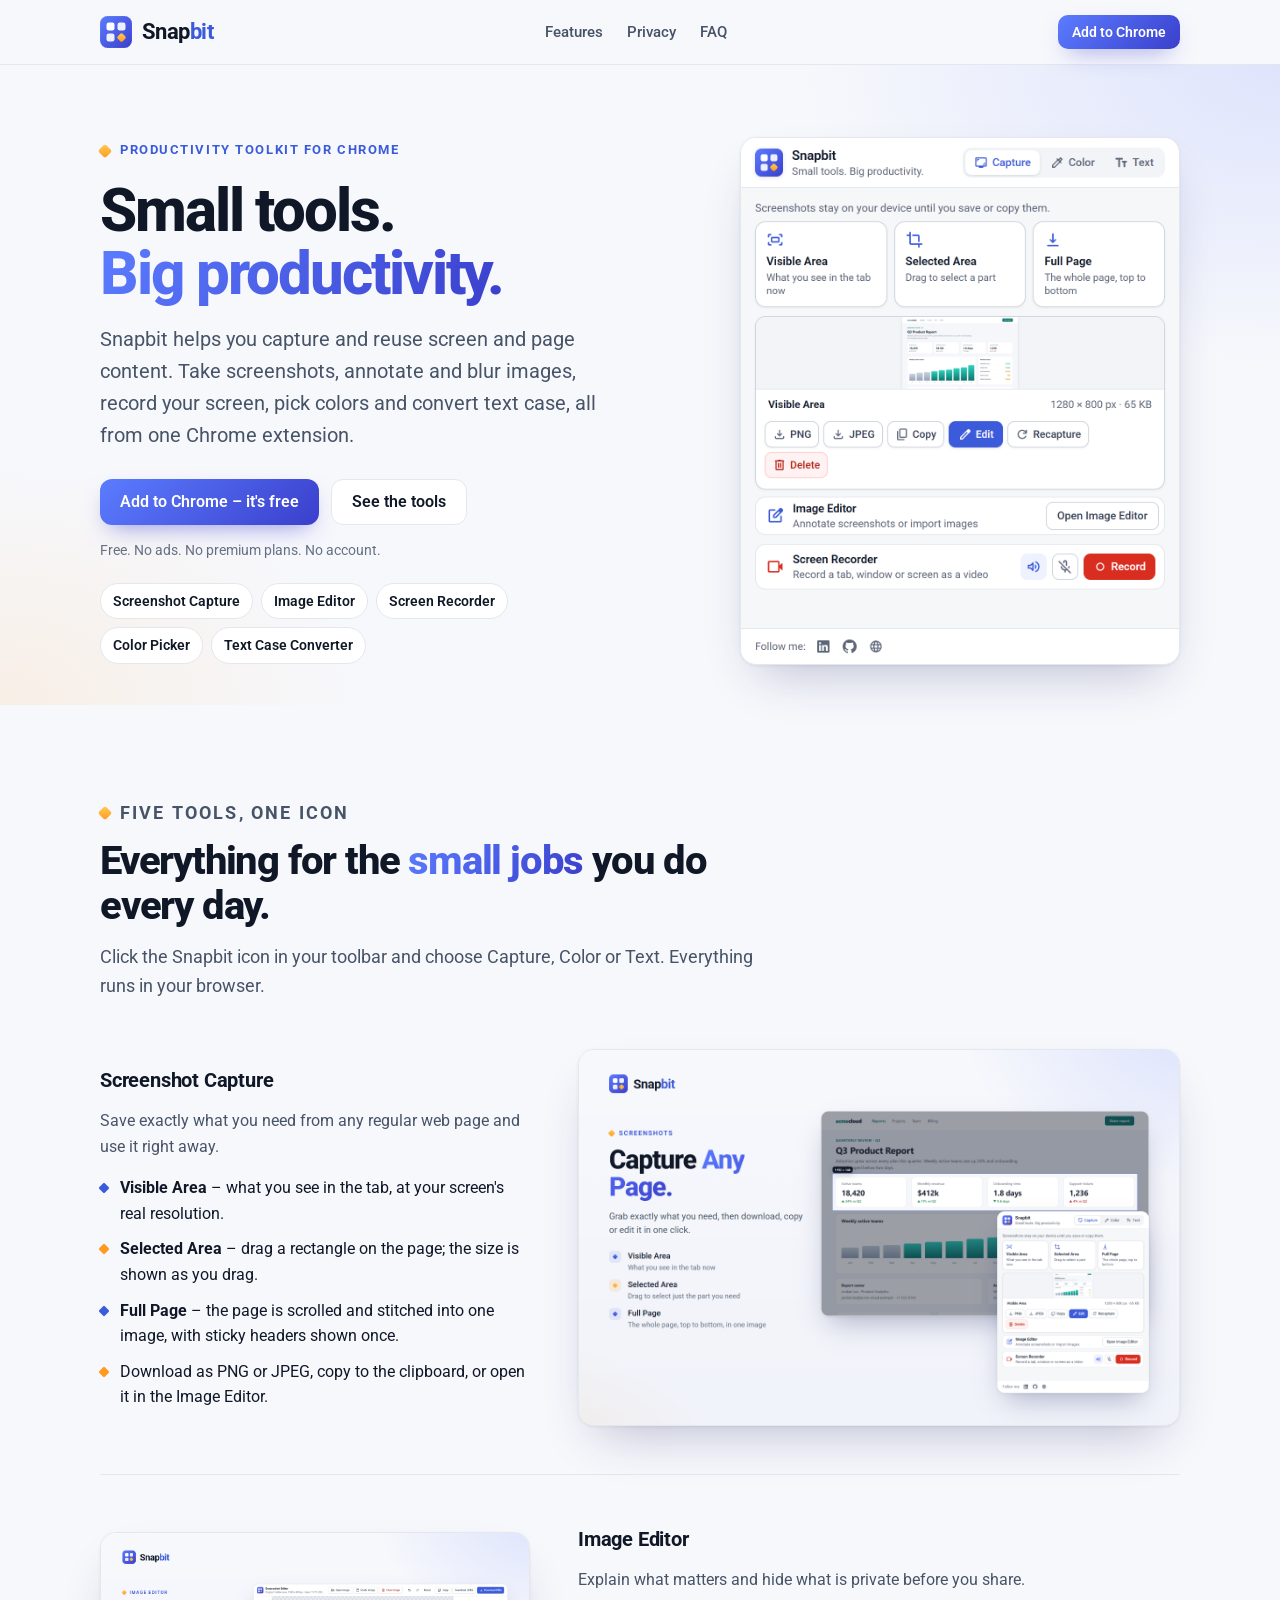
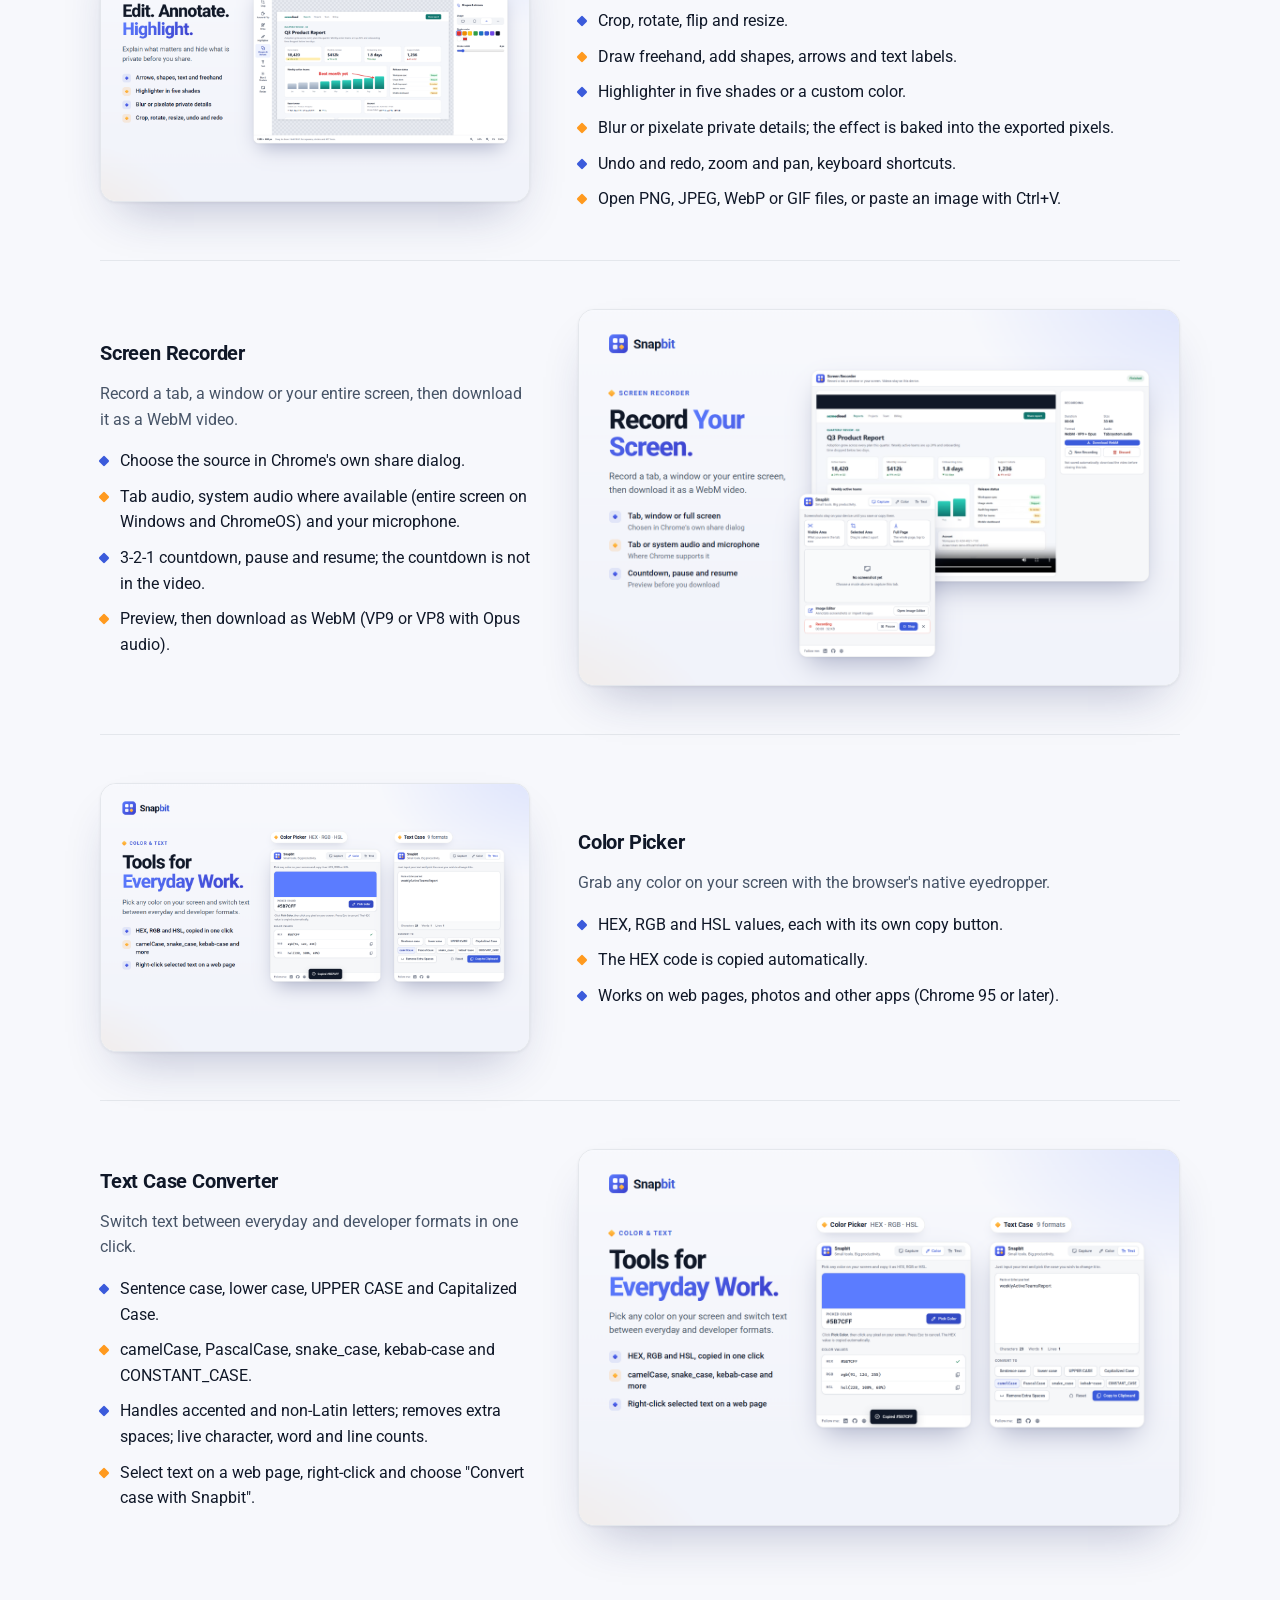
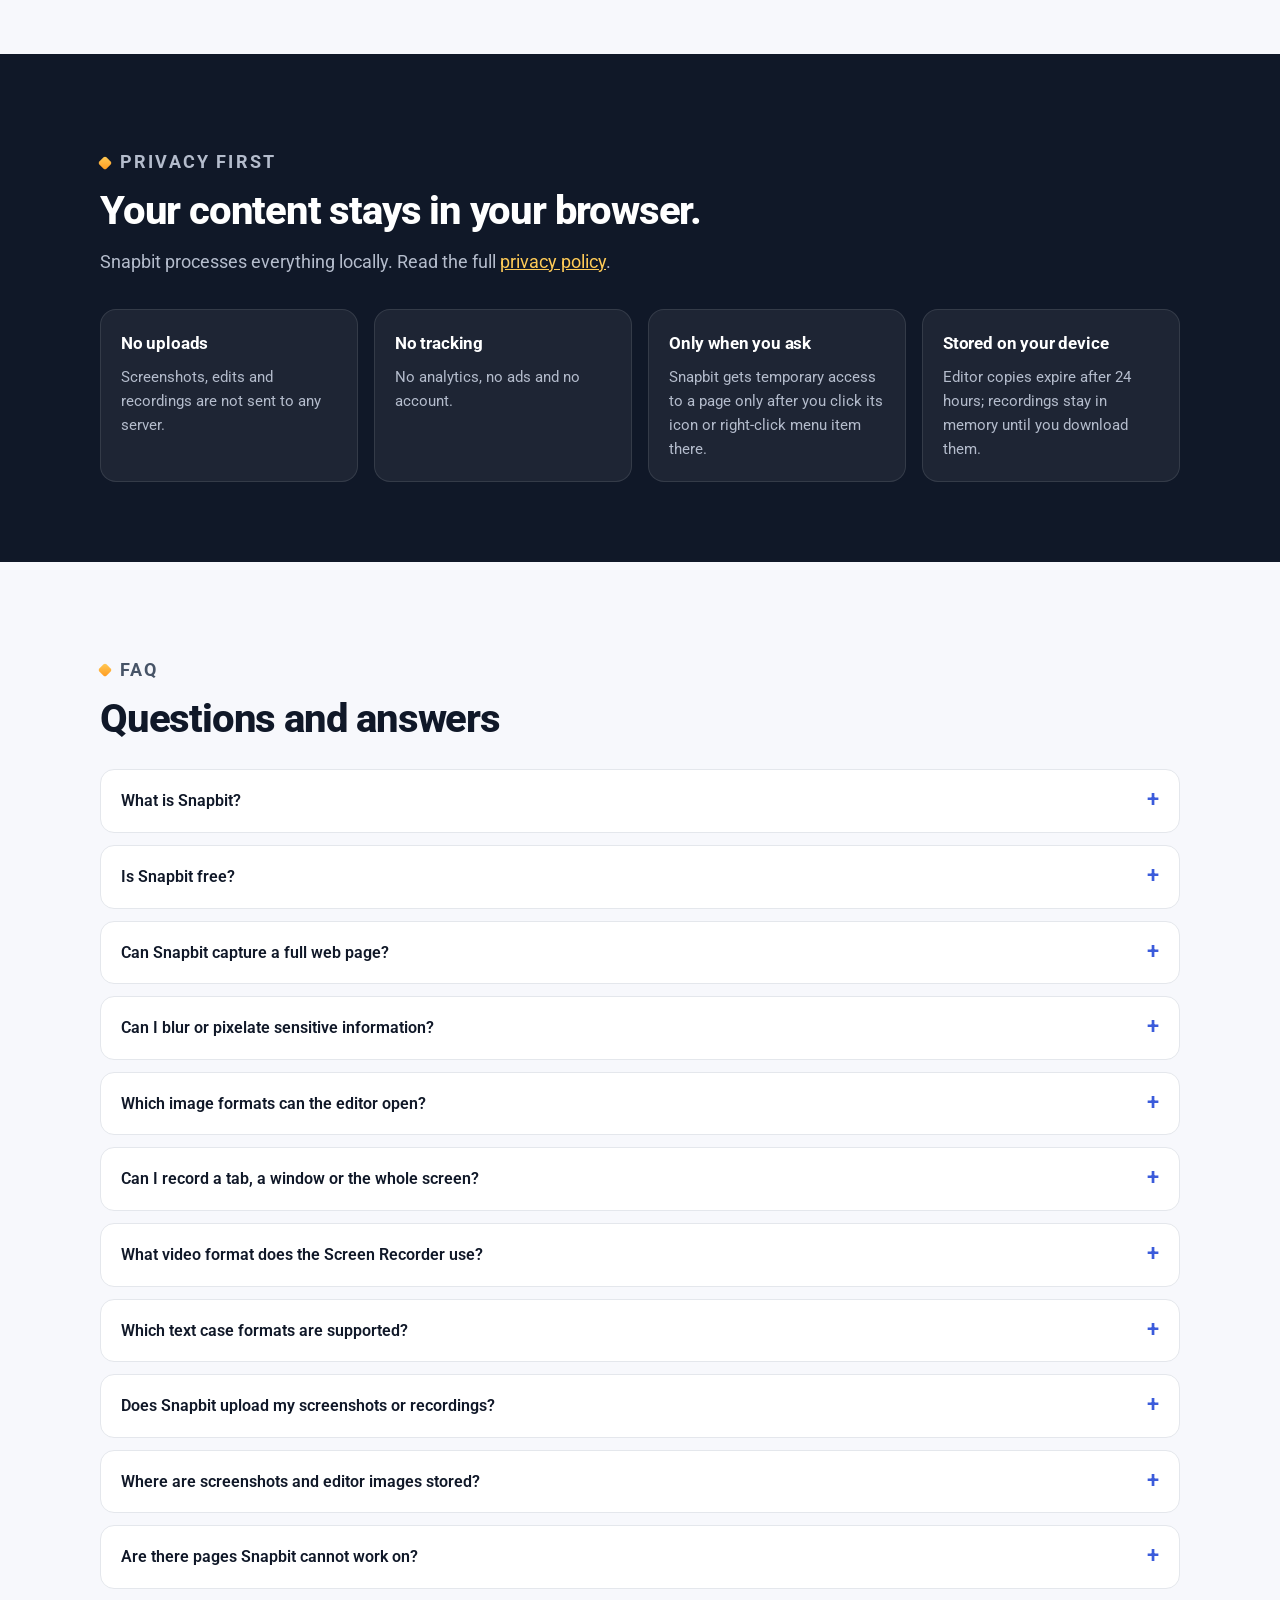
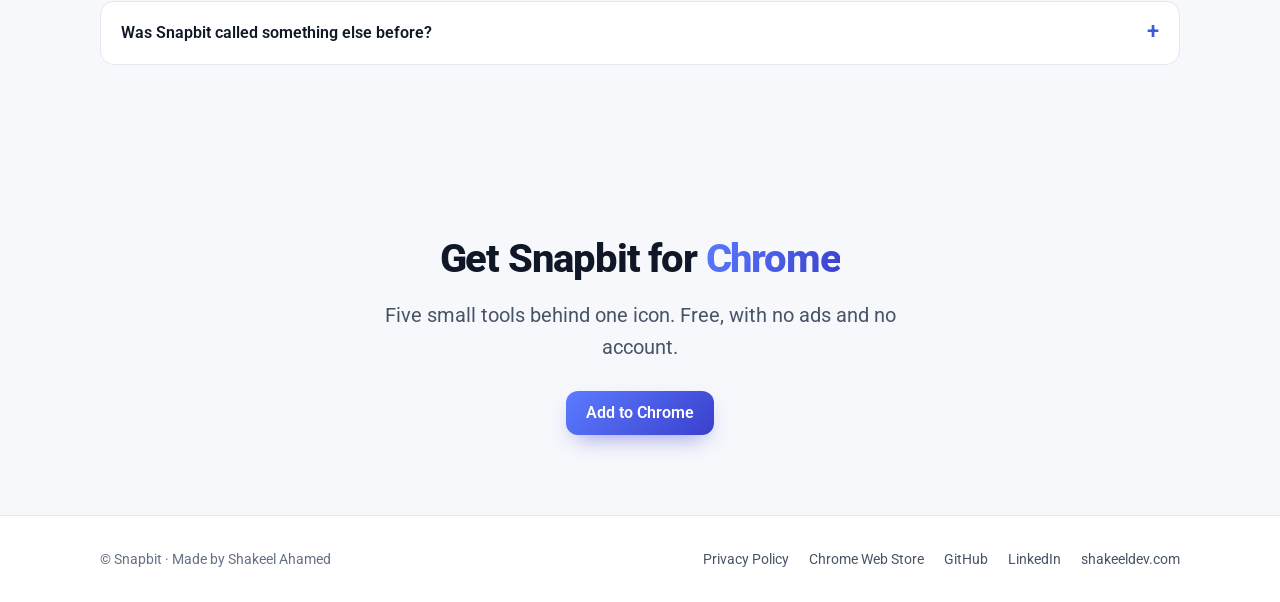
==== index.html @ e34b0598 "Snapbit website: product page and privacy policy Static GitHub Pages site for the Snapbit Chrome ext" ====
<!doctype html>
<html lang="en">
<head>
<meta charset="utf-8">
<meta name="viewport" content="width=device-width, initial-scale=1">
<title>Snapbit – Screenshot, Screen Recorder &amp; Color Picker for Chrome</title>
<meta name="description" content="Snapbit is a free Chrome extension to take full-page screenshots, annotate and blur images, record your screen, pick colors and convert text case. No ads, no account.">
<link rel="canonical" href="https://sakmbd.github.io/snapbit-site/">
<link rel="icon" href="favicon.svg" type="image/svg+xml">
<link rel="icon" href="favicon-32.png" sizes="32x32" type="image/png">
<link rel="apple-touch-icon" href="apple-touch-icon.png">
<meta name="theme-color" content="#3b5bdb">
<meta property="og:type" content="website">
<meta property="og:site_name" content="Snapbit">
<meta property="og:title" content="Snapbit – Small tools. Big productivity.">
<meta property="og:description" content="Screenshots, an image editor, a screen recorder, a color picker and a text case converter in one free Chrome extension.">
<meta property="og:url" content="https://sakmbd.github.io/snapbit-site/">
<meta property="og:image" content="https://sakmbd.github.io/snapbit-site/assets/img/01-snapbit-overview.png">
<meta property="og:image:width" content="1280">
<meta property="og:image:height" content="800">
<meta property="og:image:alt" content="Snapbit popup showing the Capture, Color and Text tools">
<meta name="twitter:card" content="summary_large_image">
<link rel="preload" href="assets/fonts/roboto-latin.woff2" as="font" type="font/woff2" crossorigin>
<link rel="stylesheet" href="assets/site.css">
<script type="application/ld+json">
{
  "@context": "https://schema.org",
  "@type": "SoftwareApplication",
  "name": "Snapbit",
  "description": "A free Chrome extension that helps you capture and reuse screen and page content: screenshots, an image editor, a screen recorder, a color picker and a text case converter.",
  "applicationCategory": "BrowserApplication",
  "operatingSystem": "Chrome",
  "softwareVersion": "1.2.0",
  "url": "https://sakmbd.github.io/snapbit-site/",
  "downloadUrl": "https://chromewebstore.google.com/detail/convert-2-case/jkehbmbghegdemomfhkcbdddpibnjppe",
  "image": "https://sakmbd.github.io/snapbit-site/assets/img/01-snapbit-overview.png",
  "offers": { "@type": "Offer", "price": "0", "priceCurrency": "USD" },
  "author": { "@type": "Person", "name": "Shakeel Ahamed", "url": "https://shakeeldev.com/", "sameAs": ["https://github.com/sakmbd", "https://www.linkedin.com/in/sakmbd/"] }
}
</script>
</head>
<body>
<a class="skip" href="#main">Skip to content</a>

<header class="site-header">
  <div class="wrap">
    <a class="brand" href="./" aria-label="Snapbit home">
      <img src="assets/img/snapbit-mark.svg" alt="" width="32" height="32">
      <span class="wordmark">Snap<span>bit</span></span>
    </a>
    <nav class="nav" aria-label="Main">
      <a href="#features">Features</a>
      <a href="#privacy">Privacy</a>
      <a href="#faq">FAQ</a>
    </nav>
    <a class="btn btn-primary btn-small" href="https://chromewebstore.google.com/detail/convert-2-case/jkehbmbghegdemomfhkcbdddpibnjppe" rel="noopener">Add to Chrome</a>
  </div>
</header>

<main id="main">
  <section class="hero" aria-labelledby="hero-title">
    <div class="wrap hero-grid">
      <div>
      <p class="eyebrow"><span class="spark" aria-hidden="true"></span>Productivity Toolkit for Chrome</p>
      <h1 id="hero-title">Small tools.<br><em>Big productivity.</em></h1>
      <p class="lead">Snapbit helps you capture and reuse screen and page content. Take screenshots, annotate and blur images, record your screen, pick colors and convert text case, all from one Chrome extension.</p>
      <div class="cta-row">
        <a class="btn btn-primary" href="https://chromewebstore.google.com/detail/convert-2-case/jkehbmbghegdemomfhkcbdddpibnjppe" rel="noopener">Add to Chrome – it's free</a>
        <a class="btn btn-ghost" href="#features">See the tools</a>
      </div>
      <p class="note">Free. No ads. No premium plans. No account.</p>
      <ul class="chips" aria-label="Included tools">
        <li>Screenshot Capture</li><li>Image Editor</li><li>Screen Recorder</li><li>Color Picker</li><li>Text Case Converter</li>
      </ul>
      </div>
      <div class="hero-shot">
        <img src="assets/img/popup-capture.png" width="1000" height="1200" fetchpriority="high" alt="The Snapbit popup: Capture, Color and Text tools, the three screenshot modes, a captured page with PNG, JPEG, Copy and Edit actions, and the Screen Recorder">
      </div>
    </div>
  </section>

  <section id="features" aria-labelledby="features-title">
    <div class="wrap">
      <div class="section-head">
        <p class="eyebrow"><span class="spark" aria-hidden="true"></span>Five tools, one icon</p>
        <h2 id="features-title">Everything for the <em>small jobs</em> you do every day.</h2>
        <p>Click the Snapbit icon in your toolbar and choose Capture, Color or Text. Everything runs in your browser.</p>
      </div>

      <article class="feature" id="screenshot-capture">
        <div class="copy">
          <h3>Screenshot Capture</h3>
          <p>Save exactly what you need from any regular web page and use it right away.</p>
          <ul>
            <li><span><strong>Visible Area</strong> – what you see in the tab, at your screen's real resolution.</span></li>
            <li><span><strong>Selected Area</strong> – drag a rectangle on the page; the size is shown as you drag.</span></li>
            <li><span><strong>Full Page</strong> – the page is scrolled and stitched into one image, with sticky headers shown once.</span></li>
            <li><span>Download as PNG or JPEG, copy to the clipboard, or open it in the Image Editor.</span></li>
          </ul>
        </div>
        <div class="shot"><img src="assets/img/02-screenshot-capture.png" width="1280" height="800" loading="lazy" alt="Selected Area mode: a rectangle drawn over a dashboard page with its size shown, next to the Snapbit popup with the captured result"></div>
      </article>

      <article class="feature flip" id="image-editor">
        <div class="copy">
          <h3>Image Editor</h3>
          <p>Explain what matters and hide what is private before you share.</p>
          <ul>
            <li><span>Crop, rotate, flip and resize.</span></li>
            <li><span>Draw freehand, add shapes, arrows and text labels.</span></li>
            <li><span>Highlighter in five shades or a custom color.</span></li>
            <li><span>Blur or pixelate private details; the effect is baked into the exported pixels.</span></li>
            <li><span>Undo and redo, zoom and pan, keyboard shortcuts.</span></li>
            <li><span>Open PNG, JPEG, WebP or GIF files, or paste an image with Ctrl+V.</span></li>
          </ul>
        </div>
        <div class="shot"><img src="assets/img/03-image-editor.png" width="1280" height="800" loading="lazy" alt="Snapbit Image Editor with a highlighted figure, a red arrow and text label, and a pixelated email address"></div>
      </article>

      <article class="feature" id="screen-recorder">
        <div class="copy">
          <h3>Screen Recorder</h3>
          <p>Record a tab, a window or your entire screen, then download it as a WebM video.</p>
          <ul>
            <li><span>Choose the source in Chrome's own share dialog.</span></li>
            <li><span>Tab audio, system audio where available (entire screen on Windows and ChromeOS) and your microphone.</span></li>
            <li><span>3-2-1 countdown, pause and resume; the countdown is not in the video.</span></li>
            <li><span>Preview, then download as WebM (VP9 or VP8 with Opus audio).</span></li>
          </ul>
        </div>
        <div class="shot"><img src="assets/img/04-screen-recorder.png" width="1280" height="800" loading="lazy" alt="Snapbit Screen Recorder preview with duration, size and format, next to the popup showing a recording in progress with Pause and Stop"></div>
      </article>

      <article class="feature flip" id="color-picker">
        <div class="copy">
          <h3>Color Picker</h3>
          <p>Grab any color on your screen with the browser's native eyedropper.</p>
          <ul>
            <li><span>HEX, RGB and HSL values, each with its own copy button.</span></li>
            <li><span>The HEX code is copied automatically.</span></li>
            <li><span>Works on web pages, photos and other apps (Chrome 95 or later).</span></li>
          </ul>
        </div>
        <div class="shot"><img src="assets/img/05-everyday-tools.png" width="1280" height="800" loading="lazy" alt="Snapbit Color Picker showing a picked color as HEX, RGB and HSL, next to the Text Case Converter"></div>
      </article>

      <article class="feature" id="text-case-converter">
        <div class="copy">
          <h3>Text Case Converter</h3>
          <p>Switch text between everyday and developer formats in one click.</p>
          <ul>
            <li><span>Sentence case, lower case, UPPER CASE and Capitalized Case.</span></li>
            <li><span>camelCase, PascalCase, snake_case, kebab-case and CONSTANT_CASE.</span></li>
            <li><span>Handles accented and non-Latin letters; removes extra spaces; live character, word and line counts.</span></li>
            <li><span>Select text on a web page, right-click and choose "Convert case with Snapbit".</span></li>
          </ul>
        </div>
        <div class="shot"><img src="assets/img/05-everyday-tools.png" width="1280" height="800" loading="lazy" alt="Snapbit Text Case Converter with text converted to camelCase and all nine case formats"></div>
      </article>
    </div>
  </section>

  <section class="privacy" id="privacy" aria-labelledby="privacy-title">
    <div class="wrap">
      <div class="section-head">
        <p class="eyebrow"><span class="spark" aria-hidden="true"></span>Privacy first</p>
        <h2 id="privacy-title">Your content stays in your browser.</h2>
        <p>Snapbit processes everything locally. Read the full <a href="privacy-policy/">privacy policy</a>.</p>
      </div>
      <div class="privacy-grid">
        <div class="privacy-card"><h3>No uploads</h3><p>Screenshots, edits and recordings are not sent to any server.</p></div>
        <div class="privacy-card"><h3>No tracking</h3><p>No analytics, no ads and no account.</p></div>
        <div class="privacy-card"><h3>Only when you ask</h3><p>Snapbit gets temporary access to a page only after you click its icon or right-click menu item there.</p></div>
        <div class="privacy-card"><h3>Stored on your device</h3><p>Editor copies expire after 24 hours; recordings stay in memory until you download them.</p></div>
      </div>
    </div>
  </section>

  <section id="faq" aria-labelledby="faq-title">
    <div class="wrap">
      <div class="section-head">
        <p class="eyebrow"><span class="spark" aria-hidden="true"></span>FAQ</p>
        <h2 id="faq-title">Questions and answers</h2>
      </div>
      <div class="faq">
        <details><summary>What is Snapbit?</summary><p>Snapbit is a free Chrome extension that helps you capture and reuse screen and page content. It combines Screenshot Capture, an Image Editor, a Screen Recorder, a Color Picker and a Text Case Converter in one toolbar icon.</p></details>
        <details><summary>Is Snapbit free?</summary><p>Yes. Snapbit is free, with no premium plan, no locked features, no watermarks, no ads and no account.</p></details>
        <details><summary>Can Snapbit capture a full web page?</summary><p>Yes. Full Page mode scrolls the page and stitches it into one image. Captures stop at 30,000 pixels in height, and pages that scroll inside an inner panel cannot be stitched.</p></details>
        <details><summary>Can I blur or pixelate sensitive information?</summary><p>Yes. The Image Editor's Blur &amp; Pixelate tool hides passwords, emails and other details, and the effect is applied to the exported pixels.</p></details>
        <details><summary>Which image formats can the editor open?</summary><p>PNG, JPEG, WebP and GIF (a GIF opens as its first frame), up to 100 MB and 60 megapixels. You can also paste an image with Ctrl+V.</p></details>
        <details><summary>Can I record a tab, a window or the whole screen?</summary><p>Yes. Chrome's share dialog lets you choose a tab, a window or the entire screen. Tab audio is available for tabs, system audio for an entire screen on Windows and ChromeOS, and the microphone is optional.</p></details>
        <details><summary>What video format does the Screen Recorder use?</summary><p>WebM (VP9 or VP8 video with Opus audio). There is no MP4 export.</p></details>
        <details><summary>Which text case formats are supported?</summary><p>Sentence case, lower case, UPPER CASE, Capitalized Case, camelCase, PascalCase, snake_case, kebab-case and CONSTANT_CASE.</p></details>
        <details><summary>Does Snapbit upload my screenshots or recordings?</summary><p>No. Screenshots, edited images and recordings are processed in your browser. Snapbit has no analytics, tracking or advertising code.</p></details>
        <details><summary>Where are screenshots and editor images stored?</summary><p>Locally, in the extension's own storage in your Chrome profile. Editor copies expire after 24 hours and Clear Image deletes one immediately. Recordings stay in memory until you download them.</p></details>
        <details><summary>Are there pages Snapbit cannot work on?</summary><p>Yes. Extensions cannot run on built-in Chrome pages or the Chrome Web Store, so some tools are limited there.</p></details>
        <details><summary>Was Snapbit called something else before?</summary><p>Yes. Snapbit was previously called Convert 2 Case, and its text case converter is still included.</p></details>
      </div>
    </div>
  </section>

  <section class="final-cta" aria-labelledby="cta-title">
    <div class="wrap">
      <h2 id="cta-title">Get Snapbit for <em>Chrome</em></h2>
      <p class="lead" style="margin-left:auto;margin-right:auto">Five small tools behind one icon. Free, with no ads and no account.</p>
      <div class="cta-row">
        <a class="btn btn-primary" href="https://chromewebstore.google.com/detail/convert-2-case/jkehbmbghegdemomfhkcbdddpibnjppe" rel="noopener">Add to Chrome</a>
      </div>
    </div>
  </section>
</main>

<footer class="site-footer">
  <div class="wrap">
    <p style="margin:0">© Snapbit · Made by Shakeel Ahamed</p>
    <ul class="footer-links">
      <li><a href="privacy-policy/">Privacy Policy</a></li>
      <li><a href="https://chromewebstore.google.com/detail/convert-2-case/jkehbmbghegdemomfhkcbdddpibnjppe" rel="noopener">Chrome Web Store</a></li>
      <li><a href="https://github.com/sakmbd" rel="noopener me">GitHub</a></li>
      <li><a href="https://www.linkedin.com/in/sakmbd/" rel="noopener me">LinkedIn</a></li>
      <li><a href="https://shakeeldev.com/" rel="noopener me">shakeeldev.com</a></li>
    </ul>
  </div>
</footer>
</body>
</html>
---- assets/site.css ----
@font-face {
  font-family: 'Roboto';
  font-style: normal;
  font-weight: 100 900;
  font-display: swap;
  src: url('fonts/roboto-latin.woff2') format('woff2');
}

:root {
  --ink: #101828;
  --muted: #475467;
  --soft: #667085;
  --line: #e4e7ec;
  --bg: #f7f8fc;
  --card: #ffffff;
  --indigo: #3b5bdb;
  --indigo-1: #5b7cff;
  --indigo-2: #3a3fcc;
  --amber-1: #ffcb57;
  --amber-2: #ff9a1f;
  --radius: 16px;
  --shadow: 0 1px 3px rgba(16, 24, 40, 0.06), 0 24px 48px -20px rgba(30, 41, 99, 0.3);
  --wrap: 1120px;
}

* { box-sizing: border-box; }
html { scroll-behavior: smooth; }
body {
  margin: 0;
  font-family: Roboto, 'Segoe UI', system-ui, -apple-system, sans-serif;
  color: var(--ink);
  background: var(--bg);
  line-height: 1.6;
  -webkit-font-smoothing: antialiased;
}
img { max-width: 100%; height: auto; display: block; }
a { color: var(--indigo); }
a:focus-visible, button:focus-visible, summary:focus-visible { outline: 3px solid var(--amber-2); outline-offset: 3px; border-radius: 6px; }

.wrap { width: 100%; max-width: var(--wrap); margin: 0 auto; padding: 0 20px; }
.skip { position: absolute; left: -999px; top: 8px; background: var(--ink); color: #fff; padding: 8px 14px; border-radius: 8px; z-index: 10; }
.skip:focus { left: 12px; }

/* Header */
.site-header { position: sticky; top: 0; z-index: 5; background: rgba(247, 248, 252, 0.9); backdrop-filter: blur(10px); border-bottom: 1px solid var(--line); }
.site-header .wrap { display: flex; align-items: center; justify-content: space-between; height: 64px; gap: 16px; }
.brand { display: inline-flex; align-items: center; gap: 10px; text-decoration: none; color: var(--ink); }
.brand img { width: 32px; height: 32px; }
.wordmark { font-size: 22px; font-weight: 700; letter-spacing: -0.025em; }
.wordmark span { color: var(--indigo); }
.nav { display: none; gap: 24px; }
.nav a { color: var(--muted); text-decoration: none; font-weight: 500; font-size: 15px; }
.nav a:hover { color: var(--ink); }

.btn { display: inline-flex; align-items: center; justify-content: center; gap: 8px; padding: 12px 20px; border-radius: 12px; font-weight: 600; font-size: 16px; text-decoration: none; line-height: 1.2; }
.btn-primary { background: linear-gradient(135deg, var(--indigo-1), var(--indigo-2)); color: #fff; box-shadow: 0 10px 24px -10px rgba(58, 63, 204, 0.6); }
.btn-primary:hover { filter: brightness(1.06); }
.btn-ghost { color: var(--ink); background: #fff; border: 1px solid var(--line); }
.btn-small { padding: 9px 14px; font-size: 14px; border-radius: 10px; }

/* Hero */
.hero { padding: 48px 0 32px; background:
  radial-gradient(800px 500px at 100% 0%, rgba(91, 124, 255, 0.16), transparent 60%),
  radial-gradient(600px 400px at 0% 100%, rgba(255, 154, 31, 0.1), transparent 60%); }
.eyebrow { display: inline-flex; align-items: center; gap: 10px; font-size: 13px; font-weight: 700; letter-spacing: 0.12em; text-transform: uppercase; color: var(--indigo); margin: 0; }
.spark { width: 10px; height: 10px; transform: rotate(45deg); border-radius: 2px; background: linear-gradient(135deg, var(--amber-1), var(--amber-2)); flex: none; }
h1 { font-size: clamp(36px, 7vw, 60px); line-height: 1.05; letter-spacing: -0.035em; font-weight: 800; margin: 16px 0 0; }
h1 em, h2 em { font-style: normal; background: linear-gradient(120deg, var(--indigo-1), var(--indigo-2)); -webkit-background-clip: text; background-clip: text; color: transparent; }
.lead { font-size: clamp(17px, 2.2vw, 20px); color: var(--muted); max-width: 560px; margin: 18px 0 0; }
.cta-row { display: flex; flex-wrap: wrap; gap: 12px; margin-top: 28px; }
.note { font-size: 14px; color: var(--soft); margin-top: 14px; }
.hero-grid { display: grid; gap: 40px; align-items: center; }
.hero-shot { max-width: 460px; width: 100%; margin: 0 auto; border-radius: var(--radius); overflow: hidden; box-shadow: var(--shadow); border: 1px solid var(--line); background: #fff; }

.chips { display: flex; flex-wrap: wrap; gap: 8px; margin: 22px 0 0; padding: 0; list-style: none; }
.chips li { font-size: 14px; font-weight: 600; background: #fff; border: 1px solid var(--line); border-radius: 999px; padding: 6px 12px; }

/* Sections */
section { padding: 56px 0; }
.section-head { max-width: 680px; }
h2 { font-size: clamp(28px, 4.5vw, 40px); line-height: 1.12; letter-spacing: -0.03em; font-weight: 800; margin: 12px 0 0; }
h3 { font-size: 20px; letter-spacing: -0.01em; margin: 0; }
.section-head p { color: var(--muted); font-size: 18px; margin: 14px 0 0; }

.feature { display: grid; gap: 28px; align-items: center; padding: 36px 0; border-top: 1px solid var(--line); }
.feature:first-of-type { border-top: 0; }
.feature .copy p { color: var(--muted); margin: 12px 0 0; }
.feature ul { margin: 16px 0 0; padding: 0; list-style: none; display: grid; gap: 10px; }
.feature li { display: flex; gap: 12px; align-items: flex-start; }
.feature li::before { content: ''; flex: none; width: 8px; height: 8px; margin-top: 9px; transform: rotate(45deg); border-radius: 1.5px; background: var(--indigo); }
.feature li:nth-child(even)::before { background: var(--amber-2); }
.shot { border-radius: var(--radius); overflow: hidden; box-shadow: var(--shadow); border: 1px solid var(--line); background: #fff; }

.privacy { background: var(--ink); color: #e4e7ec; }
.privacy h2 { color: #fff; }
.privacy .section-head p { color: #b4bccc; }
.privacy-grid { display: grid; gap: 16px; margin-top: 32px; }
.privacy-card { background: rgba(255, 255, 255, 0.06); border: 1px solid rgba(255, 255, 255, 0.1); border-radius: var(--radius); padding: 20px; }
.privacy-card h3 { color: #fff; font-size: 17px; }
.privacy-card p { margin: 8px 0 0; color: #b4bccc; font-size: 15px; }
.privacy a { color: var(--amber-1); }

.faq { display: grid; gap: 12px; margin-top: 28px; }
.faq details { background: var(--card); border: 1px solid var(--line); border-radius: 14px; padding: 4px 20px; }
.faq summary { cursor: pointer; font-weight: 600; padding: 14px 0; list-style: none; display: flex; justify-content: space-between; gap: 16px; }
.faq summary::-webkit-details-marker { display: none; }
.faq summary::after { content: '+'; color: var(--indigo); font-size: 22px; line-height: 1; }
.faq details[open] summary::after { content: '–'; }
.faq details p { margin: 0 0 16px; color: var(--muted); }

.final-cta { text-align: center; }
.final-cta .cta-row { justify-content: center; }

/* Footer */
.site-footer { border-top: 1px solid var(--line); padding: 32px 0; background: #fff; font-size: 14px; color: var(--soft); }
.site-footer .wrap { display: grid; gap: 16px; }
.footer-links { display: flex; flex-wrap: wrap; gap: 8px 20px; margin: 0; padding: 0; list-style: none; }
.footer-links a { color: var(--muted); text-decoration: none; }
.footer-links a:hover { color: var(--ink); text-decoration: underline; }

/* Policy page */
.policy { padding: 40px 0 64px; }
.policy article { background: #fff; border: 1px solid var(--line); border-radius: var(--radius); padding: 24px; max-width: 820px; }
.policy h1 { font-size: clamp(30px, 5vw, 42px); margin-top: 0; }
.policy h2 { font-size: 22px; margin-top: 32px; }
.policy p, .policy li { color: var(--muted); }
.policy .updated { color: var(--soft); font-size: 15px; }
.table-scroll { overflow-x: auto; }
.policy table { border-collapse: collapse; width: 100%; min-width: 520px; font-size: 15px; margin-top: 12px; }
.policy th, .policy td { text-align: left; vertical-align: top; padding: 10px 12px; border-bottom: 1px solid var(--line); }
.policy th { color: var(--ink); background: var(--bg); }
.policy td { color: var(--muted); }

@media (min-width: 760px) {
  .nav { display: flex; }
  .hero { padding: 72px 0 40px; }
  .hero-grid { grid-template-columns: 1fr 1fr; gap: 56px; }
  .hero-shot { max-width: 440px; margin: 0 0 0 auto; }
  .feature { grid-template-columns: 5fr 7fr; gap: 48px; padding: 48px 0; }
  .feature.flip .copy { order: 2; }
  .privacy-grid { grid-template-columns: repeat(2, 1fr); }
  .site-footer .wrap { grid-template-columns: 1fr auto; align-items: center; }
  .policy article { padding: 40px 48px; }
  section { padding: 80px 0; }
}
@media (min-width: 1024px) {
  .privacy-grid { grid-template-columns: repeat(4, 1fr); }
}
@media (prefers-reduced-motion: reduce) { html { scroll-behavior: auto; } }
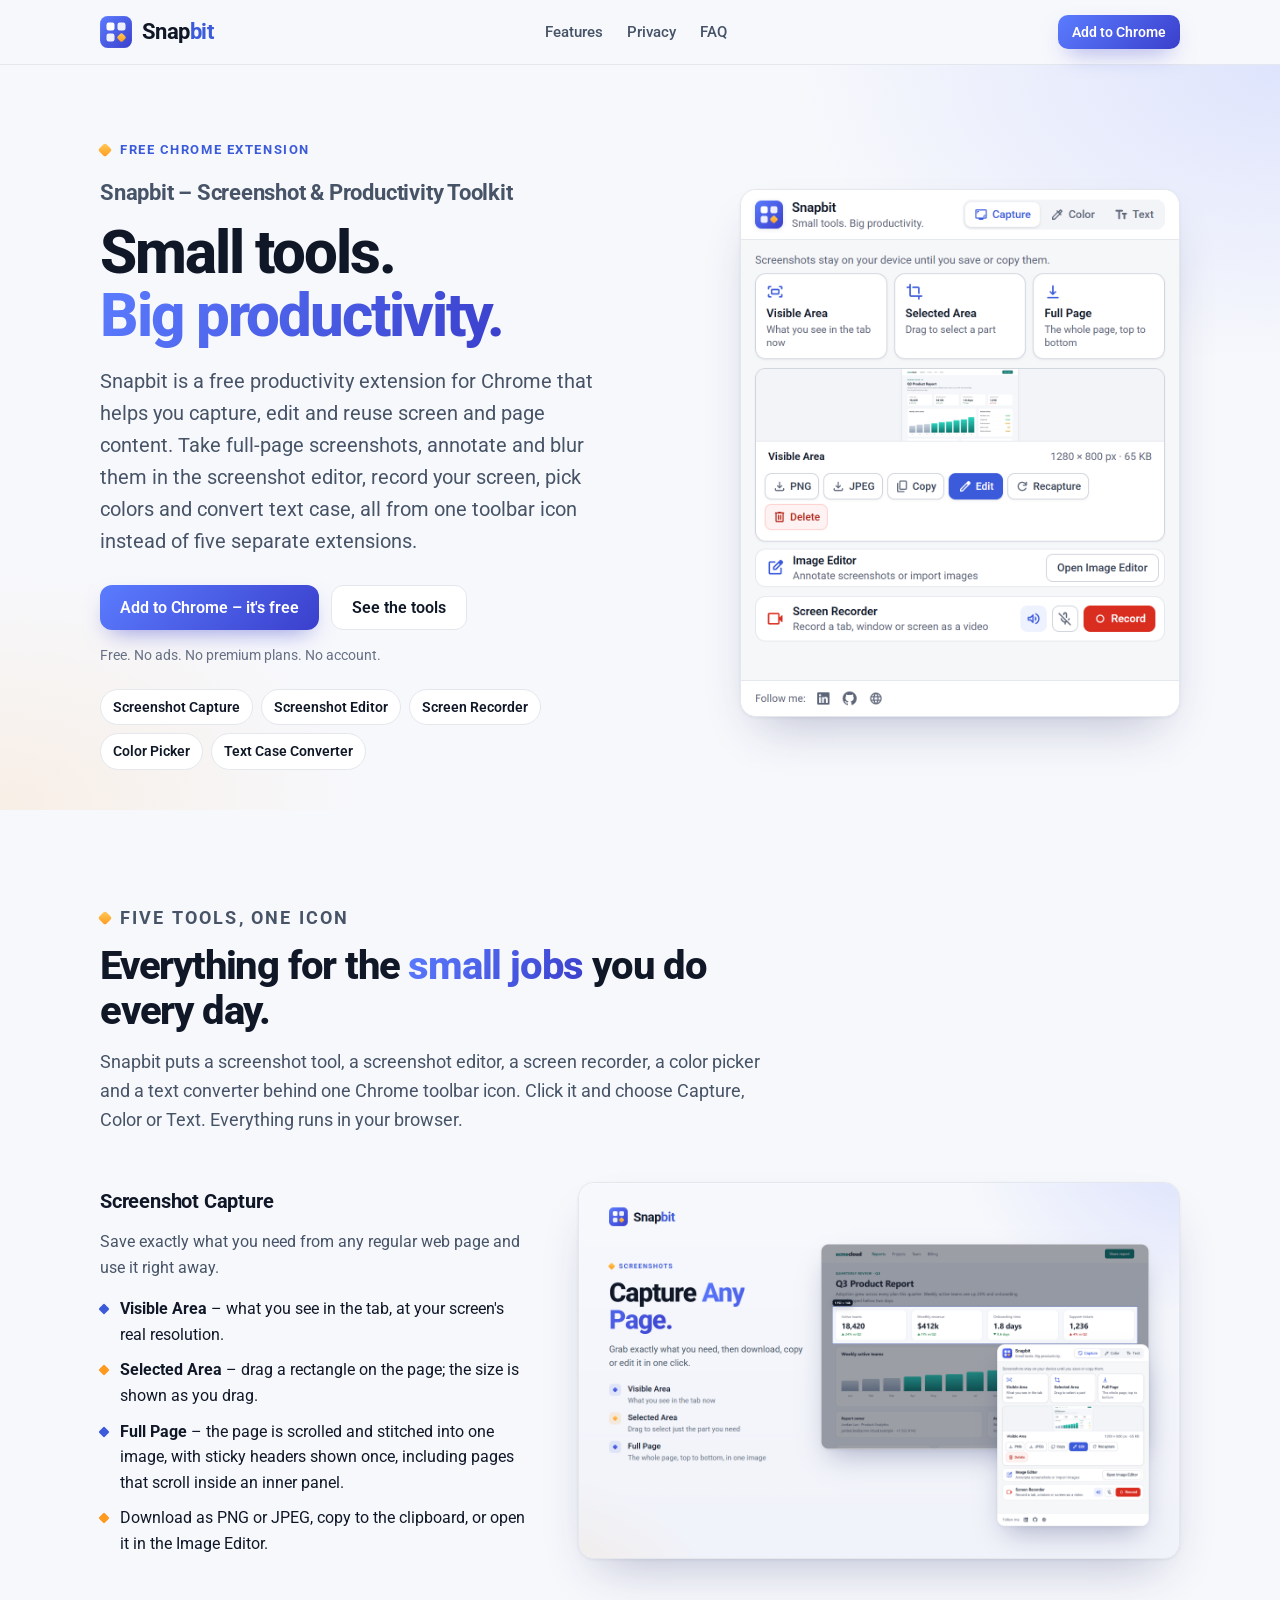
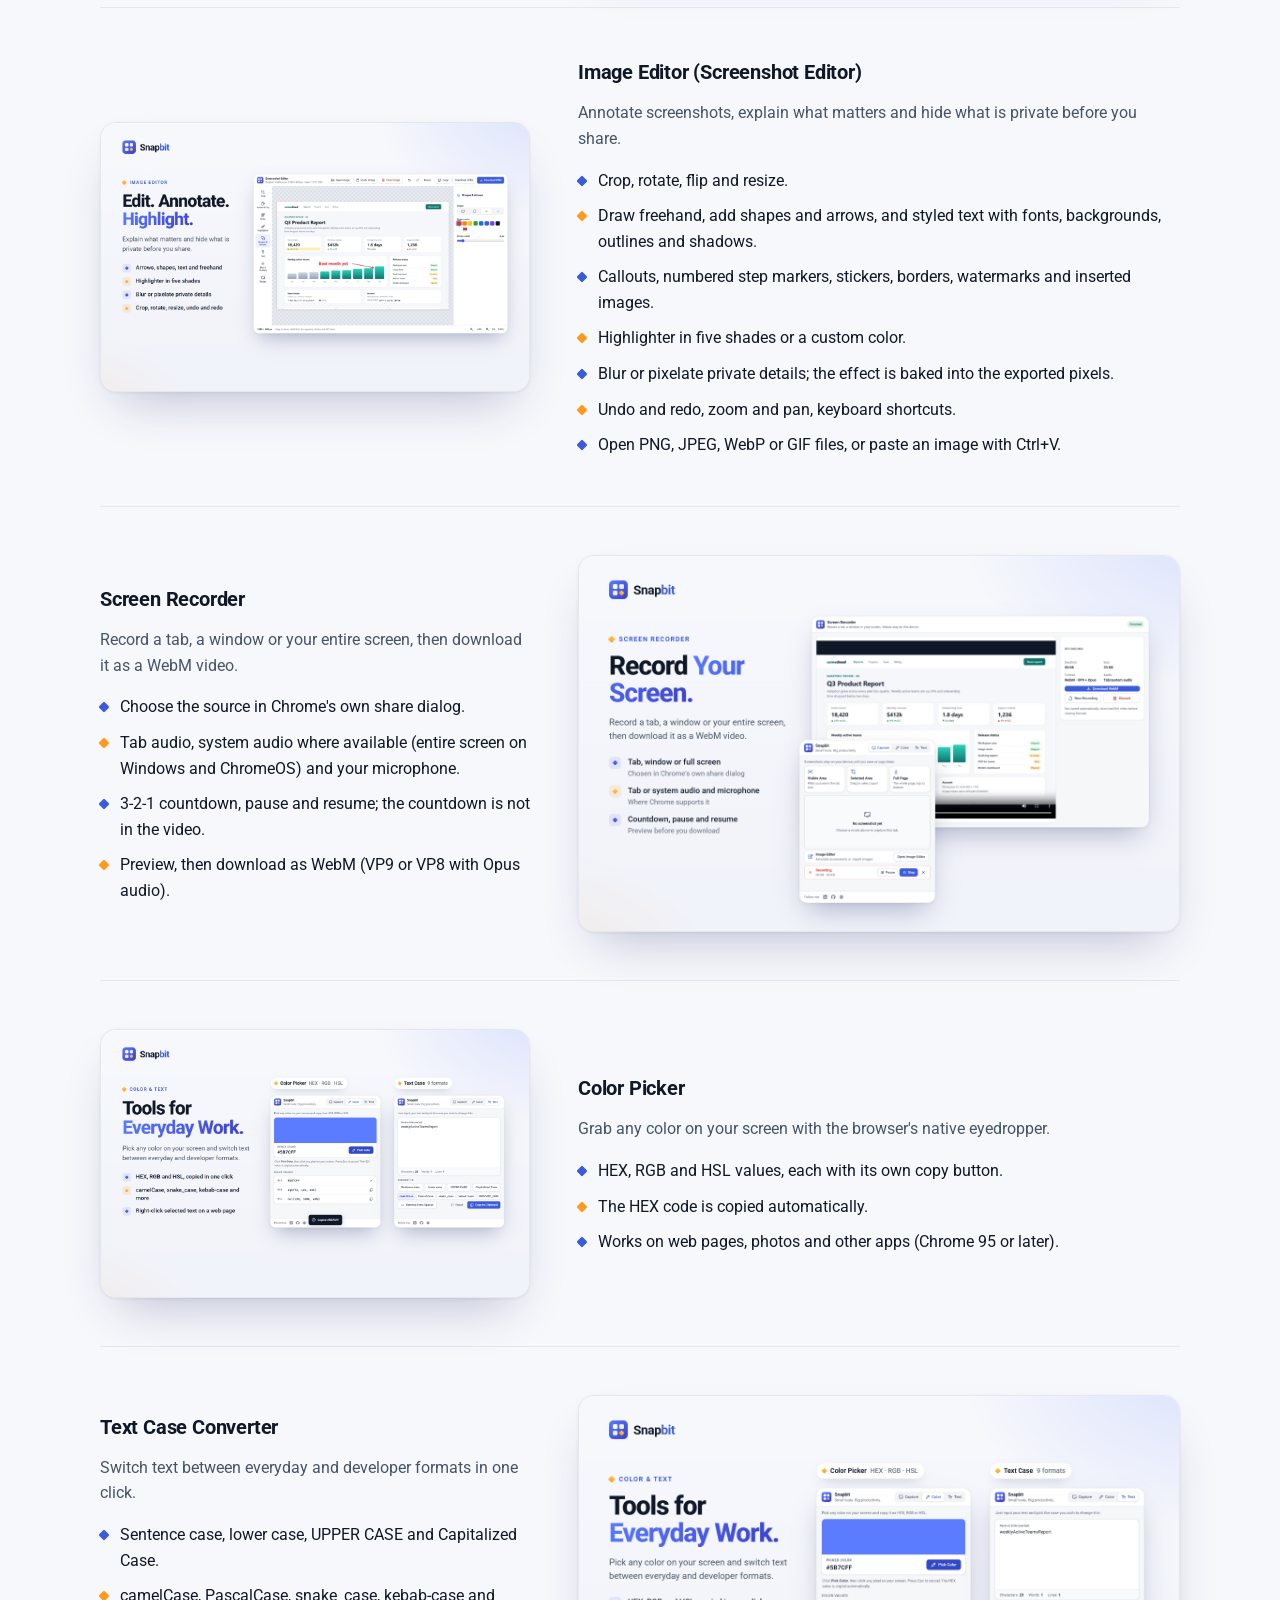
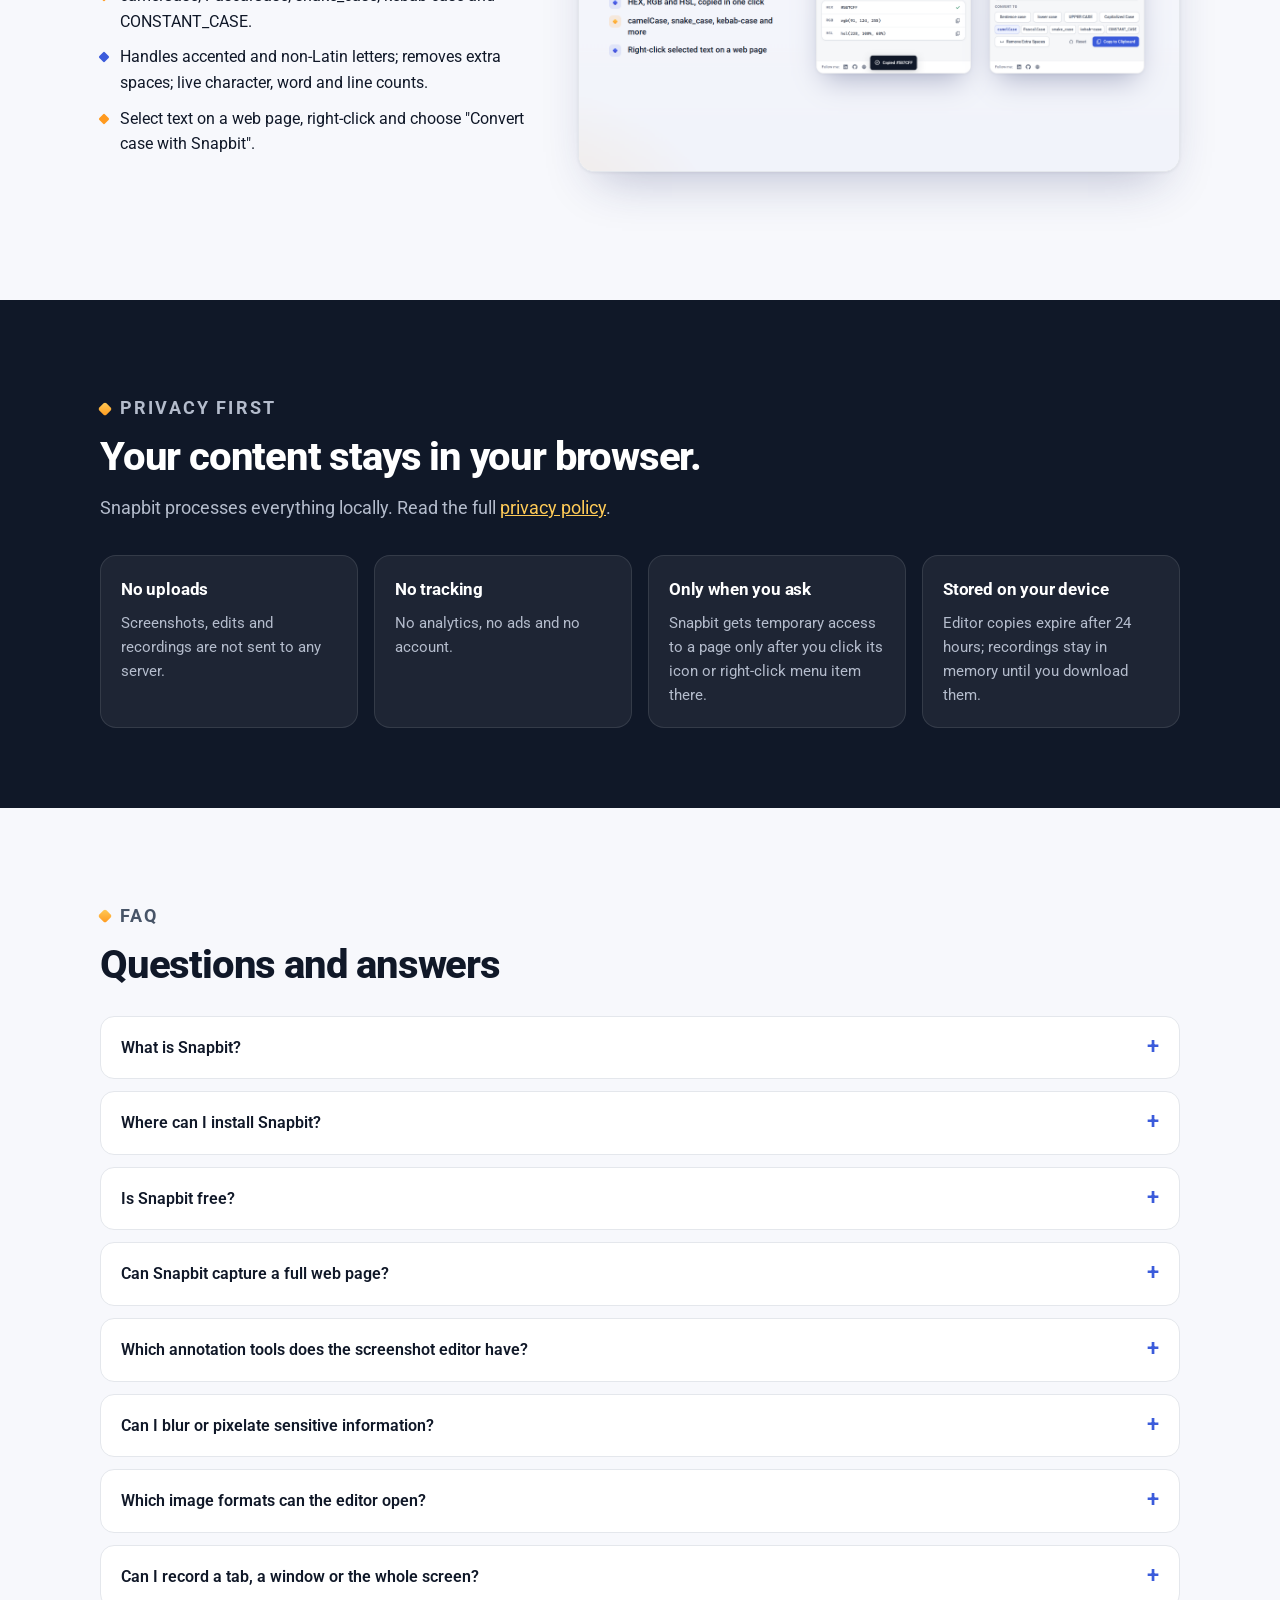
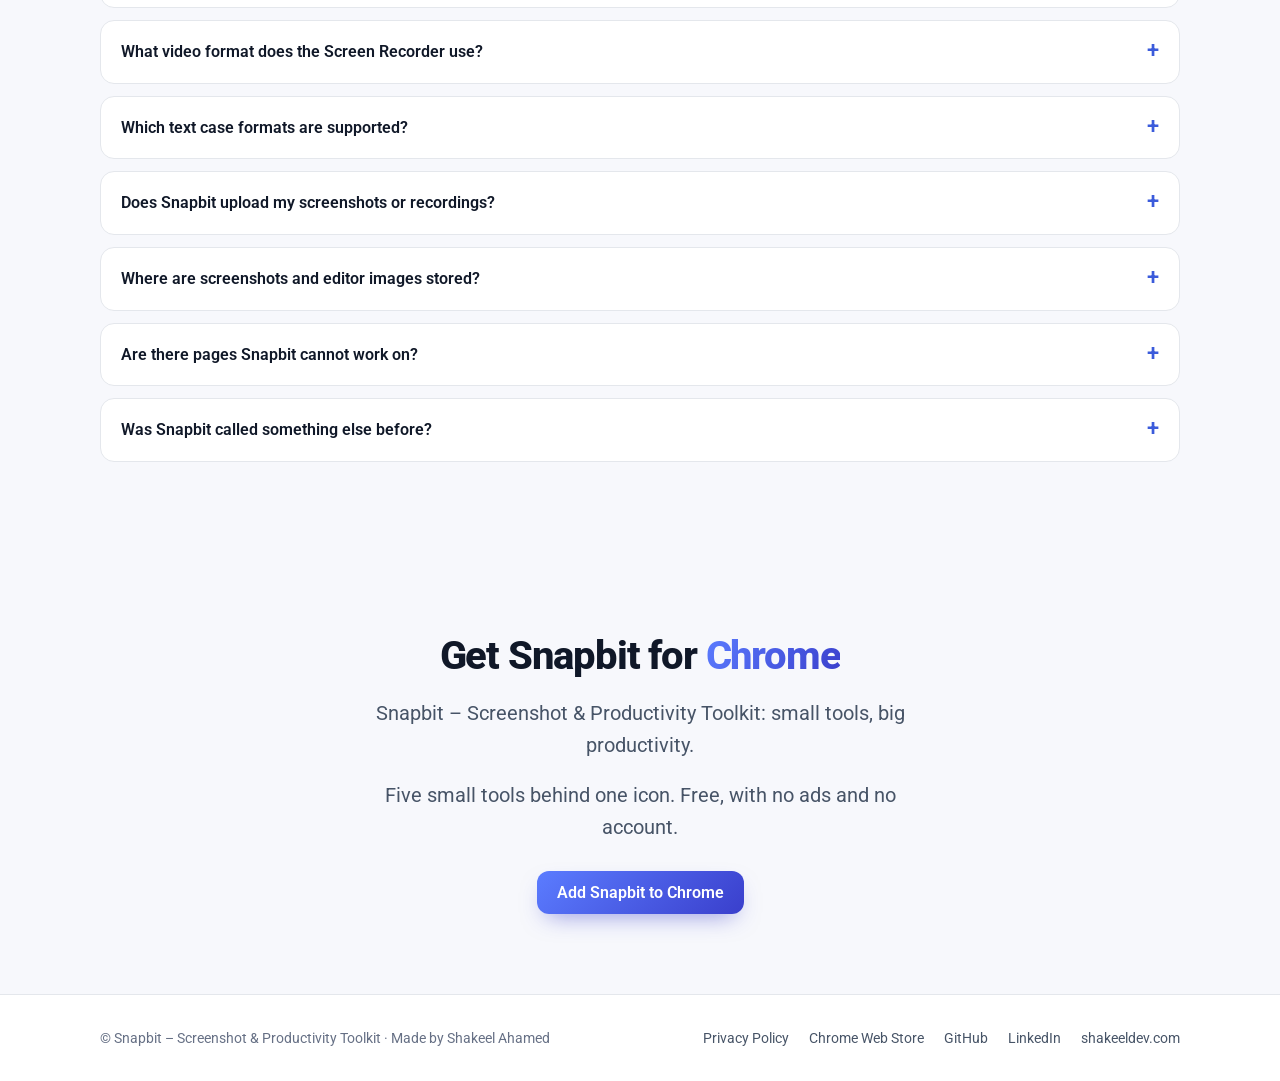
==== commit 9765dc9f: "feat(seo): Snapbit – Screenshot & Productivity Toolkit branding and technical SEO - New product titl" ====
--- a/index.html
+++ b/index.html
@@ -3,8 +3,8 @@
 <head>
 <meta charset="utf-8">
 <meta name="viewport" content="width=device-width, initial-scale=1">
-<title>Snapbit – Screenshot, Screen Recorder &amp; Color Picker for Chrome</title>
-<meta name="description" content="Snapbit is a free Chrome extension to take full-page screenshots, annotate and blur images, record your screen, pick colors and convert text case. No ads, no account.">
+<title>Snapbit – Screenshot &amp; Productivity Toolkit | Free Chrome Extension</title>
+<meta name="description" content="Snapbit – Screenshot &amp; Productivity Toolkit is a free Chrome extension for full-page screenshots, a screenshot editor, screen recording, a color picker and text case conversion.">
 <link rel="canonical" href="https://sakmbd.github.io/snapbit-site/">
 <link rel="icon" href="favicon.svg" type="image/svg+xml">
 <link rel="icon" href="favicon-32.png" sizes="32x32" type="image/png">
@@ -12,30 +12,64 @@
 <meta name="theme-color" content="#3b5bdb">
 <meta property="og:type" content="website">
 <meta property="og:site_name" content="Snapbit">
-<meta property="og:title" content="Snapbit – Small tools. Big productivity.">
-<meta property="og:description" content="Screenshots, an image editor, a screen recorder, a color picker and a text case converter in one free Chrome extension.">
+<meta property="og:title" content="Snapbit – Screenshot &amp; Productivity Toolkit">
+<meta property="og:description" content="Small tools. Big productivity. Screenshots, a screenshot editor, a screen recorder, a color picker and a text case converter in one free Chrome extension.">
+<meta property="og:locale" content="en_US">
 <meta property="og:url" content="https://sakmbd.github.io/snapbit-site/">
 <meta property="og:image" content="https://sakmbd.github.io/snapbit-site/assets/img/01-snapbit-overview.png">
 <meta property="og:image:width" content="1280">
 <meta property="og:image:height" content="800">
 <meta property="og:image:alt" content="Snapbit popup showing the Capture, Color and Text tools">
 <meta name="twitter:card" content="summary_large_image">
+<meta name="twitter:title" content="Snapbit – Screenshot &amp; Productivity Toolkit">
+<meta name="twitter:description" content="Small tools. Big productivity. Screenshots, a screenshot editor, a screen recorder, a color picker and a text case converter in one free Chrome extension.">
+<meta name="twitter:image" content="https://sakmbd.github.io/snapbit-site/assets/img/01-snapbit-overview.png">
+<meta name="twitter:image:alt" content="Snapbit popup showing the Capture, Color and Text tools">
+<meta name="application-name" content="Snapbit">
 <link rel="preload" href="assets/fonts/roboto-latin.woff2" as="font" type="font/woff2" crossorigin>
 <link rel="stylesheet" href="assets/site.css">
 <script type="application/ld+json">
 {
   "@context": "https://schema.org",
-  "@type": "SoftwareApplication",
-  "name": "Snapbit",
-  "description": "A free Chrome extension that helps you capture and reuse screen and page content: screenshots, an image editor, a screen recorder, a color picker and a text case converter.",
-  "applicationCategory": "BrowserApplication",
-  "operatingSystem": "Chrome",
-  "softwareVersion": "1.2.0",
-  "url": "https://sakmbd.github.io/snapbit-site/",
-  "downloadUrl": "https://chromewebstore.google.com/detail/convert-2-case/jkehbmbghegdemomfhkcbdddpibnjppe",
-  "image": "https://sakmbd.github.io/snapbit-site/assets/img/01-snapbit-overview.png",
-  "offers": { "@type": "Offer", "price": "0", "priceCurrency": "USD" },
-  "author": { "@type": "Person", "name": "Shakeel Ahamed", "url": "https://shakeeldev.com/", "sameAs": ["https://github.com/sakmbd", "https://www.linkedin.com/in/sakmbd/"] }
+  "@graph": [
+    {
+      "@type": "WebSite",
+      "@id": "https://sakmbd.github.io/snapbit-site/#website",
+      "name": "Snapbit – Screenshot & Productivity Toolkit",
+      "alternateName": "Snapbit",
+      "url": "https://sakmbd.github.io/snapbit-site/",
+      "inLanguage": "en",
+      "description": "Official website of Snapbit – Screenshot & Productivity Toolkit, a free Chrome extension.",
+      "publisher": { "@id": "https://sakmbd.github.io/snapbit-site/#author" }
+    },
+    {
+      "@type": "SoftwareApplication",
+      "@id": "https://sakmbd.github.io/snapbit-site/#app",
+      "name": "Snapbit – Screenshot & Productivity Toolkit",
+      "alternateName": ["Snapbit", "Snapbit Chrome Extension"],
+      "description": "A free Chrome extension that helps you capture, edit and reuse screen and page content: visible-area, selected-area and full-page screenshots, a screenshot editor with annotation, highlight and blur tools, a screen recorder, a color picker and a text case converter.",
+      "applicationCategory": "ProductivityApplication",
+      "applicationSubCategory": "Browser extension",
+      "operatingSystem": "Chrome",
+      "browserRequirements": "Requires Google Chrome",
+      "softwareVersion": "1.2.1",
+      "url": "https://chromewebstore.google.com/detail/jkehbmbghegdemomfhkcbdddpibnjppe",
+      "installUrl": "https://chromewebstore.google.com/detail/jkehbmbghegdemomfhkcbdddpibnjppe",
+      "image": "https://sakmbd.github.io/snapbit-site/assets/img/01-snapbit-overview.png",
+      "screenshot": "https://sakmbd.github.io/snapbit-site/assets/img/03-image-editor.png",
+      "offers": { "@type": "Offer", "price": "0", "priceCurrency": "USD" },
+      "isAccessibleForFree": true,
+      "mainEntityOfPage": { "@id": "https://sakmbd.github.io/snapbit-site/#website" },
+      "author": { "@id": "https://sakmbd.github.io/snapbit-site/#author" }
+    },
+    {
+      "@type": "Person",
+      "@id": "https://sakmbd.github.io/snapbit-site/#author",
+      "name": "Shakeel Ahamed",
+      "url": "https://shakeeldev.com/",
+      "sameAs": ["https://github.com/sakmbd", "https://www.linkedin.com/in/sakmbd/"]
+    }
+  ]
 }
 </script>
 </head>
@@ -53,7 +87,7 @@
       <a href="#privacy">Privacy</a>
       <a href="#faq">FAQ</a>
     </nav>
-    <a class="btn btn-primary btn-small" href="https://chromewebstore.google.com/detail/convert-2-case/jkehbmbghegdemomfhkcbdddpibnjppe" rel="noopener">Add to Chrome</a>
+    <a class="btn btn-primary btn-small" href="https://chromewebstore.google.com/detail/jkehbmbghegdemomfhkcbdddpibnjppe" rel="noopener" aria-label="Add Snapbit to Chrome from the Chrome Web Store">Add to Chrome</a>
   </div>
 </header>
 
@@ -61,16 +95,16 @@
   <section class="hero" aria-labelledby="hero-title">
     <div class="wrap hero-grid">
       <div>
-      <p class="eyebrow"><span class="spark" aria-hidden="true"></span>Productivity Toolkit for Chrome</p>
-      <h1 id="hero-title">Small tools.<br><em>Big productivity.</em></h1>
-      <p class="lead">Snapbit helps you capture and reuse screen and page content. Take screenshots, annotate and blur images, record your screen, pick colors and convert text case, all from one Chrome extension.</p>
+      <p class="eyebrow"><span class="spark" aria-hidden="true"></span>Free Chrome Extension</p>
+      <h1 id="hero-title"><span class="h1-brand">Snapbit – Screenshot &amp; Productivity Toolkit</span>Small tools.<br><em>Big productivity.</em></h1>
+      <p class="lead">Snapbit is a free productivity extension for Chrome that helps you capture, edit and reuse screen and page content. Take full-page screenshots, annotate and blur them in the screenshot editor, record your screen, pick colors and convert text case, all from one toolbar icon instead of five separate extensions.</p>
       <div class="cta-row">
-        <a class="btn btn-primary" href="https://chromewebstore.google.com/detail/convert-2-case/jkehbmbghegdemomfhkcbdddpibnjppe" rel="noopener">Add to Chrome – it's free</a>
+        <a class="btn btn-primary" href="https://chromewebstore.google.com/detail/jkehbmbghegdemomfhkcbdddpibnjppe" rel="noopener">Add to Chrome – it's free</a>
         <a class="btn btn-ghost" href="#features">See the tools</a>
       </div>
       <p class="note">Free. No ads. No premium plans. No account.</p>
       <ul class="chips" aria-label="Included tools">
-        <li>Screenshot Capture</li><li>Image Editor</li><li>Screen Recorder</li><li>Color Picker</li><li>Text Case Converter</li>
+        <li>Screenshot Capture</li><li>Screenshot Editor</li><li>Screen Recorder</li><li>Color Picker</li><li>Text Case Converter</li>
       </ul>
       </div>
       <div class="hero-shot">
@@ -84,7 +118,7 @@
       <div class="section-head">
         <p class="eyebrow"><span class="spark" aria-hidden="true"></span>Five tools, one icon</p>
         <h2 id="features-title">Everything for the <em>small jobs</em> you do every day.</h2>
-        <p>Click the Snapbit icon in your toolbar and choose Capture, Color or Text. Everything runs in your browser.</p>
+        <p>Snapbit puts a screenshot tool, a screenshot editor, a screen recorder, a color picker and a text converter behind one Chrome toolbar icon. Click it and choose Capture, Color or Text. Everything runs in your browser.</p>
       </div>
 
       <article class="feature" id="screenshot-capture">
@@ -94,7 +128,7 @@
           <ul>
             <li><span><strong>Visible Area</strong> – what you see in the tab, at your screen's real resolution.</span></li>
             <li><span><strong>Selected Area</strong> – drag a rectangle on the page; the size is shown as you drag.</span></li>
-            <li><span><strong>Full Page</strong> – the page is scrolled and stitched into one image, with sticky headers shown once.</span></li>
+            <li><span><strong>Full Page</strong> – the page is scrolled and stitched into one image, with sticky headers shown once, including pages that scroll inside an inner panel.</span></li>
             <li><span>Download as PNG or JPEG, copy to the clipboard, or open it in the Image Editor.</span></li>
           </ul>
         </div>
@@ -103,11 +137,12 @@
 
       <article class="feature flip" id="image-editor">
         <div class="copy">
-          <h3>Image Editor</h3>
-          <p>Explain what matters and hide what is private before you share.</p>
+          <h3>Image Editor (Screenshot Editor)</h3>
+          <p>Annotate screenshots, explain what matters and hide what is private before you share.</p>
           <ul>
             <li><span>Crop, rotate, flip and resize.</span></li>
-            <li><span>Draw freehand, add shapes, arrows and text labels.</span></li>
+            <li><span>Draw freehand, add shapes and arrows, and styled text with fonts, backgrounds, outlines and shadows.</span></li>
+            <li><span>Callouts, numbered step markers, stickers, borders, watermarks and inserted images.</span></li>
             <li><span>Highlighter in five shades or a custom color.</span></li>
             <li><span>Blur or pixelate private details; the effect is baked into the exported pixels.</span></li>
             <li><span>Undo and redo, zoom and pan, keyboard shortcuts.</span></li>
@@ -183,9 +218,11 @@
         <h2 id="faq-title">Questions and answers</h2>
       </div>
       <div class="faq">
-        <details><summary>What is Snapbit?</summary><p>Snapbit is a free Chrome extension that helps you capture and reuse screen and page content. It combines Screenshot Capture, an Image Editor, a Screen Recorder, a Color Picker and a Text Case Converter in one toolbar icon.</p></details>
+        <details><summary>What is Snapbit?</summary><p>Snapbit – Screenshot &amp; Productivity Toolkit is a free Chrome extension that helps you capture and reuse screen and page content. It combines Screenshot Capture, an Image Editor, a Screen Recorder, a Color Picker and a Text Case Converter in one toolbar icon.</p></details>
+        <details><summary>Where can I install Snapbit?</summary><p>Snapbit is available for Google Chrome from the <a href="https://chromewebstore.google.com/detail/jkehbmbghegdemomfhkcbdddpibnjppe" rel="noopener">Snapbit page on the Chrome Web Store</a>.</p></details>
         <details><summary>Is Snapbit free?</summary><p>Yes. Snapbit is free, with no premium plan, no locked features, no watermarks, no ads and no account.</p></details>
-        <details><summary>Can Snapbit capture a full web page?</summary><p>Yes. Full Page mode scrolls the page and stitches it into one image. Captures stop at 30,000 pixels in height, and pages that scroll inside an inner panel cannot be stitched.</p></details>
+        <details><summary>Can Snapbit capture a full web page?</summary><p>Yes. Full Page mode scrolls the page and stitches it into one image. It also works on pages that scroll inside an inner panel. Captures stop at 30,000 pixels in height.</p></details>
+        <details><summary>Which annotation tools does the screenshot editor have?</summary><p>Crop, rotate, flip and resize; freehand drawing, shapes and arrows; a highlighter; styled text; callouts; numbered step markers; stickers; a border; a watermark; inserted images; and blur or pixelate.</p></details>
         <details><summary>Can I blur or pixelate sensitive information?</summary><p>Yes. The Image Editor's Blur &amp; Pixelate tool hides passwords, emails and other details, and the effect is applied to the exported pixels.</p></details>
         <details><summary>Which image formats can the editor open?</summary><p>PNG, JPEG, WebP and GIF (a GIF opens as its first frame), up to 100 MB and 60 megapixels. You can also paste an image with Ctrl+V.</p></details>
         <details><summary>Can I record a tab, a window or the whole screen?</summary><p>Yes. Chrome's share dialog lets you choose a tab, a window or the entire screen. Tab audio is available for tabs, system audio for an entire screen on Windows and ChromeOS, and the microphone is optional.</p></details>
@@ -202,9 +239,10 @@
   <section class="final-cta" aria-labelledby="cta-title">
     <div class="wrap">
       <h2 id="cta-title">Get Snapbit for <em>Chrome</em></h2>
+      <p class="lead" style="margin-left:auto;margin-right:auto">Snapbit – Screenshot &amp; Productivity Toolkit: small tools, big productivity.</p>
       <p class="lead" style="margin-left:auto;margin-right:auto">Five small tools behind one icon. Free, with no ads and no account.</p>
       <div class="cta-row">
-        <a class="btn btn-primary" href="https://chromewebstore.google.com/detail/convert-2-case/jkehbmbghegdemomfhkcbdddpibnjppe" rel="noopener">Add to Chrome</a>
+        <a class="btn btn-primary" href="https://chromewebstore.google.com/detail/jkehbmbghegdemomfhkcbdddpibnjppe" rel="noopener">Add Snapbit to Chrome</a>
       </div>
     </div>
   </section>
@@ -212,10 +250,10 @@
 
 <footer class="site-footer">
   <div class="wrap">
-    <p style="margin:0">© Snapbit · Made by Shakeel Ahamed</p>
+    <p style="margin:0">© Snapbit – Screenshot &amp; Productivity Toolkit · Made by Shakeel Ahamed</p>
     <ul class="footer-links">
       <li><a href="privacy-policy/">Privacy Policy</a></li>
-      <li><a href="https://chromewebstore.google.com/detail/convert-2-case/jkehbmbghegdemomfhkcbdddpibnjppe" rel="noopener">Chrome Web Store</a></li>
+      <li><a href="https://chromewebstore.google.com/detail/jkehbmbghegdemomfhkcbdddpibnjppe" rel="noopener">Chrome Web Store</a></li>
       <li><a href="https://github.com/sakmbd" rel="noopener me">GitHub</a></li>
       <li><a href="https://www.linkedin.com/in/sakmbd/" rel="noopener me">LinkedIn</a></li>
       <li><a href="https://shakeeldev.com/" rel="noopener me">shakeeldev.com</a></li>
--- a/assets/site.css
+++ b/assets/site.css
@@ -121,6 +121,7 @@
 /* Policy page */
 .policy { padding: 40px 0 64px; }
 .policy article { background: #fff; border: 1px solid var(--line); border-radius: var(--radius); padding: 24px; max-width: 820px; }
+.h1-brand { display: block; font-size: clamp(18px, 2.6vw, 22px); line-height: 1.3; letter-spacing: -0.01em; font-weight: 700; color: var(--muted); margin-bottom: 14px; }
 .policy h1 { font-size: clamp(30px, 5vw, 42px); margin-top: 0; }
 .policy h2 { font-size: 22px; margin-top: 32px; }
 .policy p, .policy li { color: var(--muted); }
